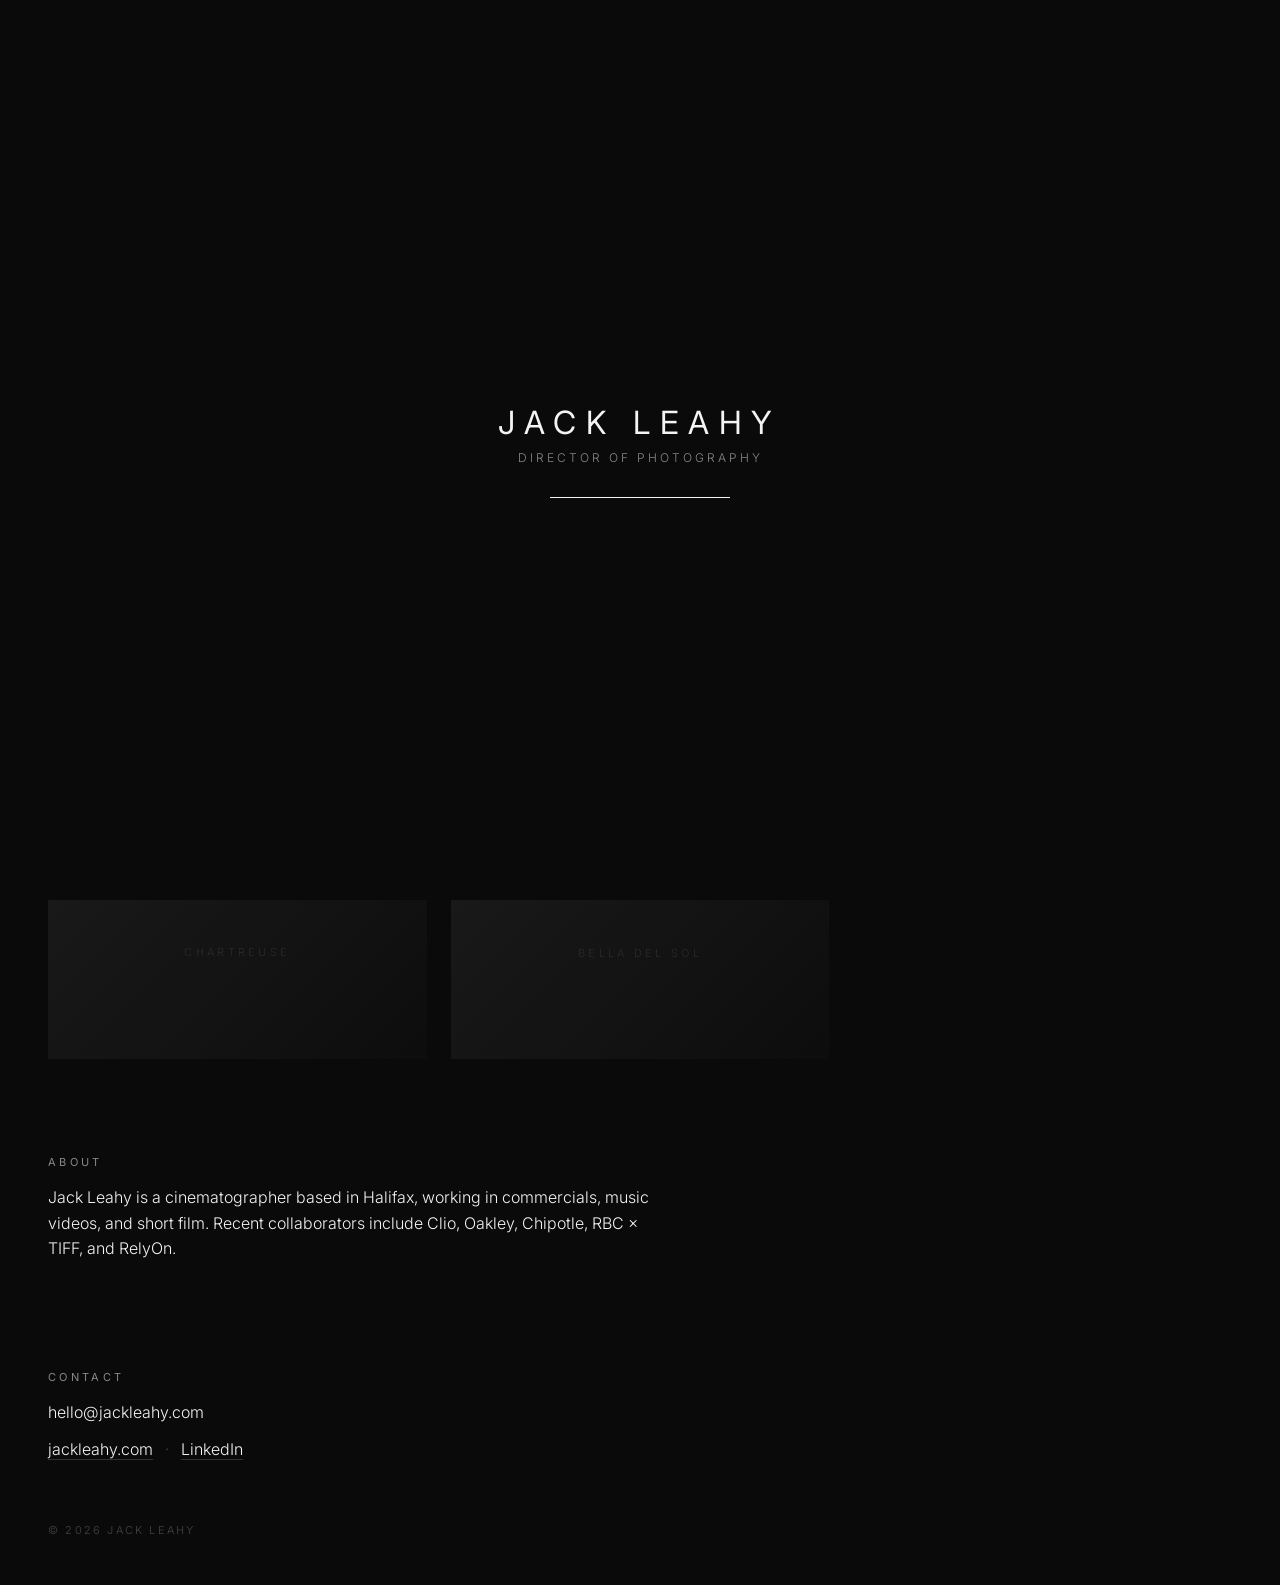
==== index.html @ f355b0a5 "initial scaffold: Kai Saul-inspired DP portfolio" ====
<!DOCTYPE html>
<html lang="en">
<head>
  <meta charset="UTF-8" />
  <meta name="viewport" content="width=device-width, initial-scale=1.0" />
  <title>Jack Leahy — Director of Photography</title>
  <meta name="description" content="Jack Leahy — Director of Photography. Selected work: commercials, music videos, and short film." />
  <link rel="preconnect" href="https://fonts.googleapis.com" />
  <link rel="preconnect" href="https://fonts.gstatic.com" crossorigin />
  <link href="https://fonts.googleapis.com/css2?family=Inter:wght@300;400;500&display=swap" rel="stylesheet" />
  <link rel="stylesheet" href="styles.css" />
</head>
<body>
  <!-- Loader -->
  <div id="loader" class="loader" aria-hidden="true">
    <div class="loader-inner">
      <div class="loader-name">JACK LEAHY</div>
      <div class="loader-role">Director of Photography</div>
      <div class="loader-bar"><span></span></div>
    </div>
  </div>

  <!-- Site -->
  <header class="site-header">
    <div class="brand">
      <a href="/" class="brand-name">Jack Leahy</a>
      <span class="brand-role">Director of Photography</span>
    </div>
    <nav class="site-nav">
      <a href="#work">Work</a>
      <a href="#about">About</a>
      <a href="#contact">Contact</a>
    </nav>
  </header>

  <main>
    <section id="work" class="grid" aria-label="Selected work">
      <!-- Project tiles render here -->
    </section>

    <section id="about" class="info">
      <h2>About</h2>
      <p>Jack Leahy is a cinematographer based in Halifax, working in commercials, music videos, and short film. Recent collaborators include Clio, Oakley, Chipotle, RBC × TIFF, and RelyOn.</p>
    </section>

    <section id="contact" class="info">
      <h2>Contact</h2>
      <p><a href="mailto:hello@jackleahy.com">hello@jackleahy.com</a></p>
      <p class="links">
        <a href="https://jackleahy.com" target="_blank" rel="noopener">jackleahy.com</a>
        <span>·</span>
        <a href="https://ca.linkedin.com/in/jack-leahy-7b27496a" target="_blank" rel="noopener">LinkedIn</a>
      </p>
    </section>
  </main>

  <footer class="site-footer">
    <span>© <span id="year"></span> Jack Leahy</span>
  </footer>

  <script src="projects.js"></script>
  <script src="main.js"></script>
</body>
</html>
---- styles.css ----
:root {
  --bg: #0a0a0a;
  --fg: #f4f4f4;
  --muted: #888;
  --accent: #fff;
  --tile-bg: #111;
  --gap: clamp(12px, 2vw, 24px);
  --pad: clamp(20px, 4vw, 48px);
}

* { box-sizing: border-box; }

html, body {
  margin: 0;
  padding: 0;
  background: var(--bg);
  color: var(--fg);
  font-family: 'Inter', -apple-system, BlinkMacSystemFont, sans-serif;
  font-weight: 300;
  -webkit-font-smoothing: antialiased;
  -moz-osx-font-smoothing: grayscale;
}

a { color: inherit; text-decoration: none; }
a:hover { color: var(--muted); }

/* Loader */
.loader {
  position: fixed;
  inset: 0;
  background: var(--bg);
  display: flex;
  align-items: center;
  justify-content: center;
  z-index: 1000;
  transition: opacity 0.8s ease, visibility 0.8s ease;
}
.loader.hidden {
  opacity: 0;
  visibility: hidden;
}
.loader-inner {
  text-align: center;
}
.loader-name {
  font-size: clamp(22px, 4vw, 32px);
  letter-spacing: 0.3em;
  font-weight: 400;
  margin-bottom: 8px;
  opacity: 0;
  animation: fadeIn 0.8s ease 0.2s forwards;
}
.loader-role {
  font-size: 12px;
  letter-spacing: 0.25em;
  text-transform: uppercase;
  color: var(--muted);
  margin-bottom: 32px;
  opacity: 0;
  animation: fadeIn 0.8s ease 0.5s forwards;
}
.loader-bar {
  width: 180px;
  height: 1px;
  background: #222;
  margin: 0 auto;
  overflow: hidden;
  position: relative;
}
.loader-bar span {
  display: block;
  height: 100%;
  width: 0;
  background: var(--fg);
  animation: load 1.6s ease 0.7s forwards;
}

@keyframes fadeIn { to { opacity: 1; } }
@keyframes load { to { width: 100%; } }

/* Header */
.site-header {
  display: flex;
  justify-content: space-between;
  align-items: baseline;
  padding: var(--pad);
  padding-bottom: calc(var(--pad) / 2);
}
.brand {
  display: flex;
  flex-direction: column;
  gap: 4px;
}
.brand-name {
  font-size: 18px;
  letter-spacing: 0.15em;
  font-weight: 400;
  text-transform: uppercase;
}
.brand-role {
  font-size: 11px;
  letter-spacing: 0.2em;
  text-transform: uppercase;
  color: var(--muted);
}
.site-nav {
  display: flex;
  gap: 24px;
}
.site-nav a {
  font-size: 11px;
  letter-spacing: 0.2em;
  text-transform: uppercase;
  color: var(--muted);
}
.site-nav a:hover {
  color: var(--fg);
}

/* Grid */
.grid {
  display: grid;
  grid-template-columns: repeat(auto-fill, minmax(280px, 1fr));
  gap: var(--gap);
  padding: var(--pad);
  padding-top: calc(var(--pad) / 2);
}
@media (min-width: 1100px) {
  .grid { grid-template-columns: repeat(3, 1fr); }
}

.tile {
  position: relative;
  aspect-ratio: 16 / 9;
  background: var(--tile-bg);
  overflow: hidden;
  display: block;
  cursor: pointer;
}
.tile-thumb {
  position: absolute;
  inset: 0;
  background-size: cover;
  background-position: center;
  transition: transform 0.6s ease, filter 0.6s ease;
}
.tile-thumb.placeholder {
  background: linear-gradient(135deg, #1a1a1a 0%, #0d0d0d 100%);
  display: flex;
  align-items: center;
  justify-content: center;
  color: #2a2a2a;
  font-size: 11px;
  letter-spacing: 0.3em;
}
.tile:hover .tile-thumb {
  transform: scale(1.04);
  filter: brightness(0.6);
}
.tile-meta {
  position: absolute;
  inset: auto 0 0 0;
  padding: 18px 20px;
  background: linear-gradient(to top, rgba(0,0,0,0.85), rgba(0,0,0,0));
  opacity: 0;
  transform: translateY(8px);
  transition: opacity 0.3s ease, transform 0.3s ease;
}
.tile:hover .tile-meta {
  opacity: 1;
  transform: translateY(0);
}
.tile-title {
  font-size: 14px;
  letter-spacing: 0.1em;
  font-weight: 400;
  text-transform: uppercase;
  margin-bottom: 4px;
}
.tile-director {
  font-size: 11px;
  letter-spacing: 0.15em;
  color: var(--muted);
  text-transform: uppercase;
}

/* Info sections */
.info {
  padding: var(--pad);
  max-width: 720px;
}
.info h2 {
  font-size: 11px;
  letter-spacing: 0.3em;
  text-transform: uppercase;
  font-weight: 400;
  color: var(--muted);
  margin: 0 0 16px;
}
.info p {
  font-size: 16px;
  line-height: 1.6;
  margin: 0 0 12px;
}
.info .links a {
  border-bottom: 1px solid #333;
}
.info .links span {
  color: #444;
  margin: 0 8px;
}

/* Footer */
.site-footer {
  padding: var(--pad);
  padding-top: 0;
  font-size: 11px;
  letter-spacing: 0.2em;
  text-transform: uppercase;
  color: #444;
}

/* Project page */
.project-page {
  padding: var(--pad);
  max-width: 1400px;
  margin: 0 auto;
}
.project-back {
  display: inline-block;
  font-size: 11px;
  letter-spacing: 0.2em;
  text-transform: uppercase;
  color: var(--muted);
  margin-bottom: 32px;
}
.project-back:hover { color: var(--fg); }
.project-video {
  width: 100%;
  aspect-ratio: 16 / 9;
  background: #000;
  margin-bottom: 32px;
}
.project-video video,
.project-video iframe {
  width: 100%;
  height: 100%;
  display: block;
  border: 0;
}
.project-title {
  font-size: clamp(24px, 4vw, 36px);
  letter-spacing: 0.05em;
  font-weight: 400;
  text-transform: uppercase;
  margin: 0 0 8px;
}
.project-meta {
  font-size: 12px;
  letter-spacing: 0.2em;
  text-transform: uppercase;
  color: var(--muted);
  margin-bottom: 24px;
}
.project-credits {
  display: grid;
  grid-template-columns: 200px 1fr;
  gap: 8px 24px;
  font-size: 14px;
  max-width: 720px;
  margin-top: 24px;
}
.project-credits dt {
  color: var(--muted);
  font-size: 11px;
  letter-spacing: 0.2em;
  text-transform: uppercase;
  align-self: center;
}
.project-credits dd { margin: 0; }
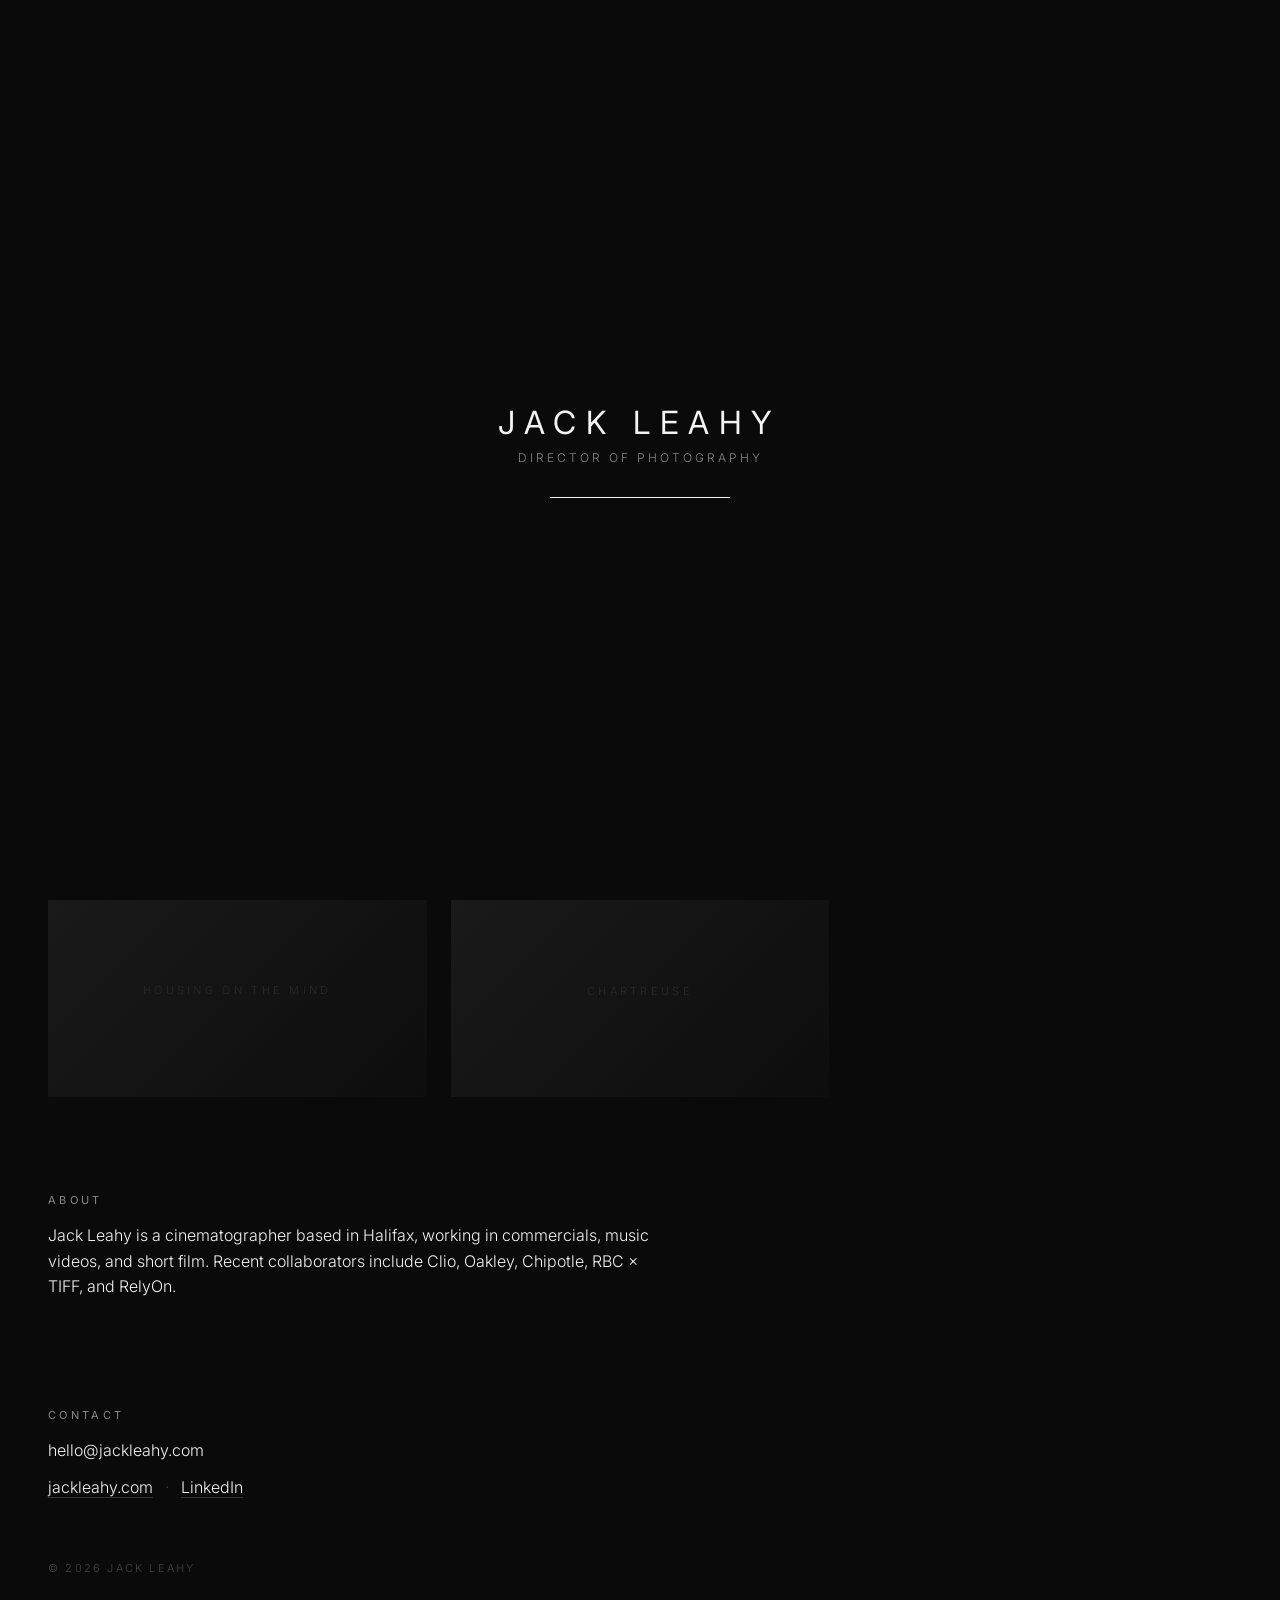
==== commit bcc7a5f2: "add menu button + filter (commercial / narrative)" ====
--- a/index.html
+++ b/index.html
@@ -26,14 +26,24 @@
       <a href="/" class="brand-name">Jack Leahy</a>
       <span class="brand-role">Director of Photography</span>
     </div>
-    <nav class="site-nav">
-      <a href="#work">Work</a>
-      <a href="#about">About</a>
-      <a href="#contact">Contact</a>
-    </nav>
+    <button class="menu-btn" id="menu-btn" aria-label="Open menu" aria-expanded="false">
+      <span></span><span></span><span></span>
+    </button>
   </header>
 
+  <nav class="menu-panel" id="menu-panel" aria-hidden="true">
+    <ul class="menu-list">
+      <li><button class="menu-link filter-btn active" data-filter="all">All Work</button></li>
+      <li><button class="menu-link filter-btn" data-filter="commercial">Commercial</button></li>
+      <li><button class="menu-link filter-btn" data-filter="narrative">Narrative</button></li>
+      <li class="menu-divider"></li>
+      <li><a class="menu-link" href="#about">About</a></li>
+      <li><a class="menu-link" href="#contact">Contact</a></li>
+    </ul>
+  </nav>
+
   <main>
+    <div class="filter-indicator" id="filter-indicator"></div>
     <section id="work" class="grid" aria-label="Selected work">
       <!-- Project tiles render here -->
     </section>
--- a/styles.css
+++ b/styles.css
@@ -82,9 +82,11 @@
 .site-header {
   display: flex;
   justify-content: space-between;
-  align-items: baseline;
+  align-items: center;
   padding: var(--pad);
   padding-bottom: calc(var(--pad) / 2);
+  position: relative;
+  z-index: 50;
 }
 .brand {
   display: flex;
@@ -115,6 +117,102 @@
 }
 .site-nav a:hover {
   color: var(--fg);
+}
+
+/* Menu button (hamburger) */
+.menu-btn {
+  background: transparent;
+  border: 0;
+  padding: 12px 4px;
+  cursor: pointer;
+  display: flex;
+  flex-direction: column;
+  gap: 5px;
+  width: 32px;
+  align-items: flex-end;
+}
+.menu-btn span {
+  display: block;
+  height: 1px;
+  background: var(--fg);
+  transition: transform 0.3s ease, opacity 0.3s ease, width 0.3s ease;
+}
+.menu-btn span:nth-child(1) { width: 24px; }
+.menu-btn span:nth-child(2) { width: 18px; }
+.menu-btn span:nth-child(3) { width: 24px; }
+.menu-btn.open span:nth-child(1) { transform: translateY(6px) rotate(45deg); width: 24px; }
+.menu-btn.open span:nth-child(2) { opacity: 0; }
+.menu-btn.open span:nth-child(3) { transform: translateY(-6px) rotate(-45deg); width: 24px; }
+
+/* Menu panel */
+.menu-panel {
+  position: fixed;
+  inset: 0;
+  background: rgba(10,10,10,0.97);
+  backdrop-filter: blur(20px);
+  -webkit-backdrop-filter: blur(20px);
+  display: flex;
+  align-items: center;
+  justify-content: center;
+  opacity: 0;
+  visibility: hidden;
+  transition: opacity 0.4s ease, visibility 0.4s ease;
+  z-index: 40;
+}
+.menu-panel.open {
+  opacity: 1;
+  visibility: visible;
+}
+.menu-list {
+  list-style: none;
+  padding: 0;
+  margin: 0;
+  text-align: center;
+}
+.menu-list li { margin: 18px 0; }
+.menu-divider {
+  width: 40px;
+  height: 1px;
+  background: #333;
+  margin: 32px auto !important;
+}
+.menu-link {
+  display: inline-block;
+  background: transparent;
+  border: 0;
+  font-family: inherit;
+  color: var(--fg);
+  font-size: clamp(20px, 3vw, 28px);
+  letter-spacing: 0.2em;
+  text-transform: uppercase;
+  font-weight: 300;
+  padding: 8px 16px;
+  cursor: pointer;
+  opacity: 0.6;
+  transition: opacity 0.2s ease;
+}
+.menu-link:hover,
+.menu-link.active {
+  opacity: 1;
+}
+
+/* Filter chips above grid (subtle indicator on main page) */
+.filter-indicator {
+  padding: 0 var(--pad);
+  font-size: 11px;
+  letter-spacing: 0.3em;
+  text-transform: uppercase;
+  color: var(--muted);
+  margin-bottom: calc(var(--pad) / 2);
+  min-height: 14px;
+}
+
+/* Tile fade transition for filter */
+.tile {
+  transition: opacity 0.4s ease, transform 0.4s ease;
+}
+.tile.hidden {
+  display: none;
 }
 
 /* Grid */
